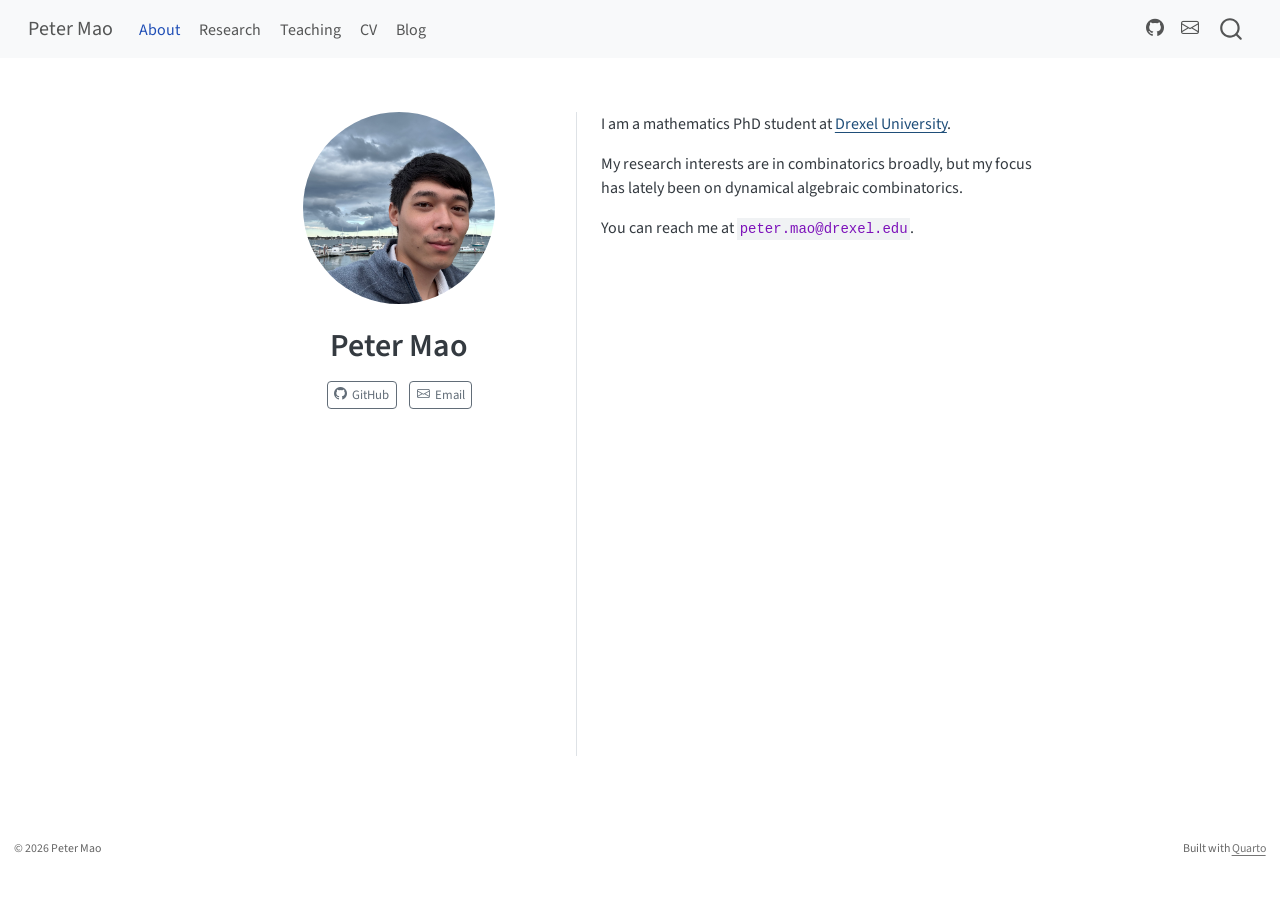
==== index.html @ d12b682f "Built site for gh-pages" ====
<!DOCTYPE html>
<html xmlns="http://www.w3.org/1999/xhtml" lang="en" xml:lang="en"><head>

<meta charset="utf-8">
<meta name="generator" content="quarto-1.9.37">

<meta name="viewport" content="width=device-width, initial-scale=1.0, user-scalable=yes">


<title>Peter Mao</title>
<style>
/* Default styles provided by pandoc.
** See https://pandoc.org/MANUAL.html#variables-for-html for config info.
*/
code{white-space: pre-wrap;}
span.smallcaps{font-variant: small-caps;}
div.columns{display: flex; gap: min(4vw, 1.5em);}
div.column{flex: auto; overflow-x: auto;}
div.hanging-indent{margin-left: 1.5em; text-indent: -1.5em;}
ul.task-list{list-style: none;}
ul.task-list li input[type="checkbox"] {
  width: 0.8em;
  margin: 0 0.8em 0.2em -1em; /* quarto-specific, see https://github.com/quarto-dev/quarto-cli/issues/4556 */ 
  vertical-align: middle;
}
</style>


<script src="site_libs/quarto-nav/quarto-nav.js"></script>
<script src="site_libs/quarto-nav/headroom.min.js"></script>
<script src="site_libs/clipboard/clipboard.min.js"></script>
<script src="site_libs/quarto-search/autocomplete.umd.js"></script>
<script src="site_libs/quarto-search/fuse.min.js"></script>
<script src="site_libs/quarto-search/quarto-search.js"></script>
<meta name="quarto:offset" content="./">
<script src="site_libs/quarto-html/quarto.js" type="module"></script>
<script src="site_libs/quarto-html/tabsets/tabsets.js" type="module"></script>
<script src="site_libs/quarto-html/popper.min.js"></script>
<script src="site_libs/quarto-html/tippy.umd.min.js"></script>
<link href="site_libs/quarto-html/tippy.css" rel="stylesheet">
<link href="site_libs/quarto-html/quarto-syntax-highlighting-7f8f88aac4f3542376d5c11b86a4c14d.css" rel="stylesheet" id="quarto-text-highlighting-styles">
<script src="site_libs/bootstrap/bootstrap.min.js"></script>
<link href="site_libs/bootstrap/bootstrap-icons.css" rel="stylesheet">
<link href="site_libs/bootstrap/bootstrap-8370f4117784e371bdc7c3b20cc5ac82.min.css" rel="stylesheet" append-hash="true" id="quarto-bootstrap" data-mode="light">
<script id="quarto-search-options" type="application/json">{
  "location": "navbar",
  "copy-button": false,
  "collapse-after": 3,
  "panel-placement": "end",
  "type": "overlay",
  "limit": 50,
  "keyboard-shortcut": [
    "f",
    "/",
    "s"
  ],
  "show-item-context": false,
  "language": {
    "search-no-results-text": "No results",
    "search-matching-documents-text": "matching documents",
    "search-copy-link-title": "Copy link to search",
    "search-hide-matches-text": "Hide additional matches",
    "search-more-match-text": "more match in this document",
    "search-more-matches-text": "more matches in this document",
    "search-clear-button-title": "Clear",
    "search-text-placeholder": "",
    "search-detached-cancel-button-title": "Cancel",
    "search-submit-button-title": "Submit",
    "search-label": "Search"
  }
}</script>


<link rel="stylesheet" href="styles.css">
</head>

<body class="nav-fixed fullcontent quarto-light">

<div id="quarto-search-results"></div>
  <header id="quarto-header" class="headroom fixed-top">
    <nav class="navbar navbar-expand-lg " data-bs-theme="dark">
      <div class="navbar-container container-fluid">
      <div class="navbar-brand-container mx-auto">
    <a class="navbar-brand" href="./index.html">
    <span class="navbar-title">Peter Mao</span>
    </a>
  </div>
            <div id="quarto-search" class="" title="Search"></div>
          <button class="navbar-toggler" type="button" data-bs-toggle="collapse" data-bs-target="#navbarCollapse" aria-controls="navbarCollapse" role="menu" aria-expanded="false" aria-label="Toggle navigation" onclick="if (window.quartoToggleHeadroom) { window.quartoToggleHeadroom(); }">
  <span class="navbar-toggler-icon"></span>
</button>
          <div class="collapse navbar-collapse" id="navbarCollapse">
            <ul class="navbar-nav navbar-nav-scroll me-auto">
  <li class="nav-item">
    <a class="nav-link active" href="./index.html" aria-current="page"> 
<span class="menu-text">About</span></a>
  </li>  
  <li class="nav-item">
    <a class="nav-link" href="./research.html"> 
<span class="menu-text">Research</span></a>
  </li>  
  <li class="nav-item">
    <a class="nav-link" href="./teaching.html"> 
<span class="menu-text">Teaching</span></a>
  </li>  
  <li class="nav-item">
    <a class="nav-link" href="./cv.html"> 
<span class="menu-text">CV</span></a>
  </li>  
  <li class="nav-item">
    <a class="nav-link" href="./blog/index.html"> 
<span class="menu-text">Blog</span></a>
  </li>  
</ul>
            <ul class="navbar-nav navbar-nav-scroll ms-auto">
  <li class="nav-item compact">
    <a class="nav-link" href="https://github.com/MaoPeter"> <i class="bi bi-github" role="img" aria-label="GitHub">
</i> 
<span class="menu-text"></span></a>
  </li>  
  <li class="nav-item compact">
    <a class="nav-link" href="mailto:peter.mao@drexel.edu"> <i class="bi bi-envelope" role="img" aria-label="Email">
</i> 
<span class="menu-text"></span></a>
  </li>  
</ul>
          </div> <!-- /navcollapse -->
            <div class="quarto-navbar-tools">
</div>
      </div> <!-- /container-fluid -->
    </nav>
</header>
<!-- content -->
<div id="quarto-content" class="quarto-container page-columns page-rows-contents page-layout-article page-navbar">
<!-- sidebar -->
<!-- margin-sidebar -->
    
<!-- main -->
<div class="quarto-about-trestles">
  <div class="about-entity">
    <img src="profile.jpeg" class="about-image
  round " style="height: 12em; width: 12em;">
<header id="title-block-header" class="quarto-title-block default">
<div class="quarto-title">
<h1 class="title">Peter Mao</h1>
</div>
<div class="quarto-title-meta">
  </div>
</header>
    <div class="about-links">
  <a href="https://github.com/MaoPeter" class="about-link" rel="" target="">
    <i class="bi bi-github"></i>
     <span class="about-link-text">GitHub</span>
  </a>
  <a href="mailto:peter.mao@drexel.edu" class="about-link" rel="" target="">
    <i class="bi bi-envelope"></i>
     <span class="about-link-text">Email</span>
  </a>
</div>
  </div>
  <div class="about-contents"><main class="content" id="quarto-document-content">
<p>I am a mathematics PhD student at <a href="https://drexel.edu/coas/academics/departments-centers/mathematics/">Drexel University</a>.</p>
<p>My research interests are in combinatorics broadly, but my focus has lately been on dynamical algebraic combinatorics.</p>
<p>You can reach me at <code>peter.mao@drexel.edu</code>.</p>


</main></div>
</div>
 <!-- /main -->
<script id="quarto-html-after-body" type="application/javascript">
  window.document.addEventListener("DOMContentLoaded", function (event) {
    const isCodeAnnotation = (el) => {
      for (const clz of el.classList) {
        if (clz.startsWith('code-annotation-')) {                     
          return true;
        }
      }
      return false;
    }
    const onCopySuccess = function(e) {
      // button target
      const button = e.trigger;
      // don't keep focus
      button.blur();
      // flash "checked"
      button.classList.add('code-copy-button-checked');
      var currentTitle = button.getAttribute("title");
      button.setAttribute("title", "Copied!");
      let tooltip;
      if (window.bootstrap) {
        button.setAttribute("data-bs-toggle", "tooltip");
        button.setAttribute("data-bs-placement", "left");
        button.setAttribute("data-bs-title", "Copied!");
        tooltip = new bootstrap.Tooltip(button, 
          { trigger: "manual", 
            customClass: "code-copy-button-tooltip",
            offset: [0, -8]});
        tooltip.show();    
      }
      setTimeout(function() {
        if (tooltip) {
          tooltip.hide();
          button.removeAttribute("data-bs-title");
          button.removeAttribute("data-bs-toggle");
          button.removeAttribute("data-bs-placement");
        }
        button.setAttribute("title", currentTitle);
        button.classList.remove('code-copy-button-checked');
      }, 1000);
      // clear code selection
      e.clearSelection();
    }
    const getTextToCopy = function(trigger) {
      const outerScaffold = trigger.parentElement.cloneNode(true);
      const codeEl = outerScaffold.querySelector('code');
      for (const childEl of codeEl.children) {
        if (isCodeAnnotation(childEl)) {
          childEl.remove();
        }
      }
      return codeEl.innerText;
    }
    const clipboard = new window.ClipboardJS('.code-copy-button:not([data-in-quarto-modal])', {
      text: getTextToCopy
    });
    clipboard.on('success', onCopySuccess);
    if (window.document.getElementById('quarto-embedded-source-code-modal')) {
      const clipboardModal = new window.ClipboardJS('.code-copy-button[data-in-quarto-modal]', {
        text: getTextToCopy,
        container: window.document.getElementById('quarto-embedded-source-code-modal')
      });
      clipboardModal.on('success', onCopySuccess);
    }
      var localhostRegex = new RegExp(/^(?:http|https):\/\/localhost\:?[0-9]*\//);
      var mailtoRegex = new RegExp(/^mailto:/);
        var filterRegex = new RegExp("https:\/\/maopeter\.github\.io");
      var isInternal = (href) => {
          return filterRegex.test(href) || localhostRegex.test(href) || mailtoRegex.test(href);
      }
      // Inspect non-navigation links and adorn them if external
     var links = window.document.querySelectorAll('a[href]:not(.nav-link):not(.navbar-brand):not(.toc-action):not(.sidebar-link):not(.sidebar-item-toggle):not(.pagination-link):not(.no-external):not([aria-hidden]):not(.dropdown-item):not(.quarto-navigation-tool):not(.about-link)');
      for (var i=0; i<links.length; i++) {
        const link = links[i];
        if (!isInternal(link.href)) {
          // undo the damage that might have been done by quarto-nav.js in the case of
          // links that we want to consider external
          if (link.dataset.originalHref !== undefined) {
            link.href = link.dataset.originalHref;
          }
        }
      }
    function tippyHover(el, contentFn, onTriggerFn, onUntriggerFn) {
      const config = {
        allowHTML: true,
        maxWidth: 500,
        delay: 100,
        arrow: false,
        appendTo: function(el) {
            return el.parentElement;
        },
        interactive: true,
        interactiveBorder: 10,
        theme: 'quarto',
        placement: 'bottom-start',
      };
      if (contentFn) {
        config.content = contentFn;
      }
      if (onTriggerFn) {
        config.onTrigger = onTriggerFn;
      }
      if (onUntriggerFn) {
        config.onUntrigger = onUntriggerFn;
      }
      window.tippy(el, config); 
    }
    const noterefs = window.document.querySelectorAll('a[role="doc-noteref"]');
    for (var i=0; i<noterefs.length; i++) {
      const ref = noterefs[i];
      tippyHover(ref, function() {
        // use id or data attribute instead here
        let href = ref.getAttribute('data-footnote-href') || ref.getAttribute('href');
        try { href = new URL(href).hash; } catch {}
        const id = href.replace(/^#\/?/, "");
        const note = window.document.getElementById(id);
        if (note) {
          return note.innerHTML;
        } else {
          return "";
        }
      });
    }
    const xrefs = window.document.querySelectorAll('a.quarto-xref');
    const processXRef = (id, note) => {
      // Strip column container classes
      const stripColumnClz = (el) => {
        el.classList.remove("page-full", "page-columns");
        if (el.children) {
          for (const child of el.children) {
            stripColumnClz(child);
          }
        }
      }
      stripColumnClz(note)
      if (id === null || id.startsWith('sec-')) {
        // Special case sections, only their first couple elements
        const container = document.createElement("div");
        if (note.children && note.children.length > 2) {
          container.appendChild(note.children[0].cloneNode(true));
          for (let i = 1; i < note.children.length; i++) {
            const child = note.children[i];
            if (child.tagName === "P" && child.innerText === "") {
              continue;
            } else {
              container.appendChild(child.cloneNode(true));
              break;
            }
          }
          if (window.Quarto?.typesetMath) {
            window.Quarto.typesetMath(container);
          }
          return container.innerHTML
        } else {
          if (window.Quarto?.typesetMath) {
            window.Quarto.typesetMath(note);
          }
          return note.innerHTML;
        }
      } else {
        // Remove any anchor links if they are present
        const anchorLink = note.querySelector('a.anchorjs-link');
        if (anchorLink) {
          anchorLink.remove();
        }
        if (window.Quarto?.typesetMath) {
          window.Quarto.typesetMath(note);
        }
        if (note.classList.contains("callout")) {
          return note.outerHTML;
        } else {
          return note.innerHTML;
        }
      }
    }
    for (var i=0; i<xrefs.length; i++) {
      const xref = xrefs[i];
      tippyHover(xref, undefined, function(instance) {
        instance.disable();
        let url = xref.getAttribute('href');
        let hash = undefined; 
        if (url.startsWith('#')) {
          hash = url;
        } else {
          try { hash = new URL(url).hash; } catch {}
        }
        if (hash) {
          const id = hash.replace(/^#\/?/, "");
          const note = window.document.getElementById(id);
          if (note !== null) {
            try {
              const html = processXRef(id, note.cloneNode(true));
              instance.setContent(html);
            } finally {
              instance.enable();
              instance.show();
            }
          } else {
            // See if we can fetch this
            fetch(url.split('#')[0])
            .then(res => res.text())
            .then(html => {
              const parser = new DOMParser();
              const htmlDoc = parser.parseFromString(html, "text/html");
              const note = htmlDoc.getElementById(id);
              if (note !== null) {
                const html = processXRef(id, note);
                instance.setContent(html);
              } 
            }).finally(() => {
              instance.enable();
              instance.show();
            });
          }
        } else {
          // See if we can fetch a full url (with no hash to target)
          // This is a special case and we should probably do some content thinning / targeting
          fetch(url)
          .then(res => res.text())
          .then(html => {
            const parser = new DOMParser();
            const htmlDoc = parser.parseFromString(html, "text/html");
            const note = htmlDoc.querySelector('main.content');
            if (note !== null) {
              // This should only happen for chapter cross references
              // (since there is no id in the URL)
              // remove the first header
              if (note.children.length > 0 && note.children[0].tagName === "HEADER") {
                note.children[0].remove();
              }
              const html = processXRef(null, note);
              instance.setContent(html);
            } 
          }).finally(() => {
            instance.enable();
            instance.show();
          });
        }
      }, function(instance) {
      });
    }
        let selectedAnnoteEl;
        const selectorForAnnotation = ( cell, annotation) => {
          let cellAttr = 'data-code-cell="' + cell + '"';
          let lineAttr = 'data-code-annotation="' +  annotation + '"';
          const selector = 'span[' + cellAttr + '][' + lineAttr + ']';
          return selector;
        }
        const selectCodeLines = (annoteEl) => {
          const doc = window.document;
          const targetCell = annoteEl.getAttribute("data-target-cell");
          const targetAnnotation = annoteEl.getAttribute("data-target-annotation");
          const annoteSpan = window.document.querySelector(selectorForAnnotation(targetCell, targetAnnotation));
          const lines = annoteSpan.getAttribute("data-code-lines").split(",");
          const lineIds = lines.map((line) => {
            return targetCell + "-" + line;
          })
          let top = null;
          let height = null;
          let parent = null;
          if (lineIds.length > 0) {
              //compute the position of the single el (top and bottom and make a div)
              const el = window.document.getElementById(lineIds[0]);
              top = el.offsetTop;
              height = el.offsetHeight;
              parent = el.parentElement.parentElement;
            if (lineIds.length > 1) {
              const lastEl = window.document.getElementById(lineIds[lineIds.length - 1]);
              const bottom = lastEl.offsetTop + lastEl.offsetHeight;
              height = bottom - top;
            }
            if (top !== null && height !== null && parent !== null) {
              // cook up a div (if necessary) and position it 
              let div = window.document.getElementById("code-annotation-line-highlight");
              if (div === null) {
                div = window.document.createElement("div");
                div.setAttribute("id", "code-annotation-line-highlight");
                div.style.position = 'absolute';
                parent.appendChild(div);
              }
              div.style.top = top - 2 + "px";
              div.style.height = height + 4 + "px";
              div.style.left = 0;
              let gutterDiv = window.document.getElementById("code-annotation-line-highlight-gutter");
              if (gutterDiv === null) {
                gutterDiv = window.document.createElement("div");
                gutterDiv.setAttribute("id", "code-annotation-line-highlight-gutter");
                gutterDiv.style.position = 'absolute';
                const codeCell = window.document.getElementById(targetCell);
                const gutter = codeCell.querySelector('.code-annotation-gutter');
                gutter.appendChild(gutterDiv);
              }
              gutterDiv.style.top = top - 2 + "px";
              gutterDiv.style.height = height + 4 + "px";
            }
            selectedAnnoteEl = annoteEl;
          }
        };
        const unselectCodeLines = () => {
          const elementsIds = ["code-annotation-line-highlight", "code-annotation-line-highlight-gutter"];
          elementsIds.forEach((elId) => {
            const div = window.document.getElementById(elId);
            if (div) {
              div.remove();
            }
          });
          selectedAnnoteEl = undefined;
        };
          // Handle positioning of the toggle
      window.addEventListener(
        "resize",
        throttle(() => {
          elRect = undefined;
          if (selectedAnnoteEl) {
            selectCodeLines(selectedAnnoteEl);
          }
        }, 10)
      );
      function throttle(fn, ms) {
      let throttle = false;
      let timer;
        return (...args) => {
          if(!throttle) { // first call gets through
              fn.apply(this, args);
              throttle = true;
          } else { // all the others get throttled
              if(timer) clearTimeout(timer); // cancel #2
              timer = setTimeout(() => {
                fn.apply(this, args);
                timer = throttle = false;
              }, ms);
          }
        };
      }
        // Attach click handler to the DT
        const annoteDls = window.document.querySelectorAll('dt[data-target-cell]');
        for (const annoteDlNode of annoteDls) {
          annoteDlNode.addEventListener('click', (event) => {
            const clickedEl = event.target;
            if (clickedEl !== selectedAnnoteEl) {
              unselectCodeLines();
              const activeEl = window.document.querySelector('dt[data-target-cell].code-annotation-active');
              if (activeEl) {
                activeEl.classList.remove('code-annotation-active');
              }
              selectCodeLines(clickedEl);
              clickedEl.classList.add('code-annotation-active');
            } else {
              // Unselect the line
              unselectCodeLines();
              clickedEl.classList.remove('code-annotation-active');
            }
          });
        }
    const findCites = (el) => {
      const parentEl = el.parentElement;
      if (parentEl) {
        const cites = parentEl.dataset.cites;
        if (cites) {
          return {
            el,
            cites: cites.split(' ')
          };
        } else {
          return findCites(el.parentElement)
        }
      } else {
        return undefined;
      }
    };
    var bibliorefs = window.document.querySelectorAll('a[role="doc-biblioref"]');
    for (var i=0; i<bibliorefs.length; i++) {
      const ref = bibliorefs[i];
      const citeInfo = findCites(ref);
      if (citeInfo) {
        tippyHover(citeInfo.el, function() {
          var popup = window.document.createElement('div');
          citeInfo.cites.forEach(function(cite) {
            var citeDiv = window.document.createElement('div');
            citeDiv.classList.add('hanging-indent');
            citeDiv.classList.add('csl-entry');
            var biblioDiv = window.document.getElementById('ref-' + cite);
            if (biblioDiv) {
              citeDiv.innerHTML = biblioDiv.innerHTML;
            }
            popup.appendChild(citeDiv);
          });
          return popup.innerHTML;
        });
      }
    }
  });
  </script>
</div> <!-- /content -->
<footer class="footer">
  <div class="nav-footer">
    <div class="nav-footer-left">
<p>© 2026 Peter Mao</p>
</div>   
    <div class="nav-footer-center">
      &nbsp;
    </div>
    <div class="nav-footer-right">
<p>Built with <a href="https://quarto.org">Quarto</a></p>
</div>
  </div>
</footer>




</body></html>
---- site_libs/quarto-html/tippy.css ----
.tippy-box[data-animation=fade][data-state=hidden]{opacity:0}[data-tippy-root]{max-width:calc(100vw - 10px)}.tippy-box{position:relative;background-color:#333;color:#fff;border-radius:4px;font-size:14px;line-height:1.4;white-space:normal;outline:0;transition-property:transform,visibility,opacity}.tippy-box[data-placement^=top]>.tippy-arrow{bottom:0}.tippy-box[data-placement^=top]>.tippy-arrow:before{bottom:-7px;left:0;border-width:8px 8px 0;border-top-color:initial;transform-origin:center top}.tippy-box[data-placement^=bottom]>.tippy-arrow{top:0}.tippy-box[data-placement^=bottom]>.tippy-arrow:before{top:-7px;left:0;border-width:0 8px 8px;border-bottom-color:initial;transform-origin:center bottom}.tippy-box[data-placement^=left]>.tippy-arrow{right:0}.tippy-box[data-placement^=left]>.tippy-arrow:before{border-width:8px 0 8px 8px;border-left-color:initial;right:-7px;transform-origin:center left}.tippy-box[data-placement^=right]>.tippy-arrow{left:0}.tippy-box[data-placement^=right]>.tippy-arrow:before{left:-7px;border-width:8px 8px 8px 0;border-right-color:initial;transform-origin:center right}.tippy-box[data-inertia][data-state=visible]{transition-timing-function:cubic-bezier(.54,1.5,.38,1.11)}.tippy-arrow{width:16px;height:16px;color:#333}.tippy-arrow:before{content:"";position:absolute;border-color:transparent;border-style:solid}.tippy-content{position:relative;padding:5px 9px;z-index:1}
---- site_libs/quarto-html/quarto-syntax-highlighting-7f8f88aac4f3542376d5c11b86a4c14d.css ----
/* quarto syntax highlight colors */
:root {
  --quarto-hl-ot-color: #003B4F;
  --quarto-hl-at-color: #657422;
  --quarto-hl-ss-color: #20794D;
  --quarto-hl-an-color: #5E5E5E;
  --quarto-hl-fu-color: #4758AB;
  --quarto-hl-st-color: #20794D;
  --quarto-hl-cf-color: #003B4F;
  --quarto-hl-op-color: #5E5E5E;
  --quarto-hl-er-color: #AD0000;
  --quarto-hl-bn-color: #AD0000;
  --quarto-hl-al-color: #AD0000;
  --quarto-hl-va-color: #111111;
  --quarto-hl-bu-color: inherit;
  --quarto-hl-ex-color: inherit;
  --quarto-hl-pp-color: #AD0000;
  --quarto-hl-in-color: #5E5E5E;
  --quarto-hl-vs-color: #20794D;
  --quarto-hl-wa-color: #5E5E5E;
  --quarto-hl-do-color: #5E5E5E;
  --quarto-hl-im-color: #00769E;
  --quarto-hl-ch-color: #20794D;
  --quarto-hl-dt-color: #AD0000;
  --quarto-hl-fl-color: #AD0000;
  --quarto-hl-co-color: #5E5E5E;
  --quarto-hl-cv-color: #5E5E5E;
  --quarto-hl-cn-color: #8f5902;
  --quarto-hl-sc-color: #5E5E5E;
  --quarto-hl-dv-color: #AD0000;
  --quarto-hl-kw-color: #003B4F;
}

/* other quarto variables */
:root {
  --quarto-font-monospace: SFMono-Regular, Menlo, Monaco, Consolas, "Liberation Mono", "Courier New", monospace;
}

/* syntax highlight based on Pandoc's rules */
pre > code.sourceCode > span {
  color: #003B4F;
}

code.sourceCode > span {
  color: #003B4F;
}

div.sourceCode,
div.sourceCode pre.sourceCode {
  color: #003B4F;
}

/* Normal */
code span {
  color: #003B4F;
}

/* Alert */
code span.al {
  color: #AD0000;
  font-style: inherit;
}

/* Annotation */
code span.an {
  color: #5E5E5E;
  font-style: inherit;
}

/* Attribute */
code span.at {
  color: #657422;
  font-style: inherit;
}

/* BaseN */
code span.bn {
  color: #AD0000;
  font-style: inherit;
}

/* BuiltIn */
code span.bu {
  font-style: inherit;
}

/* ControlFlow */
code span.cf {
  color: #003B4F;
  font-weight: bold;
  font-style: inherit;
}

/* Char */
code span.ch {
  color: #20794D;
  font-style: inherit;
}

/* Constant */
code span.cn {
  color: #8f5902;
  font-style: inherit;
}

/* Comment */
code span.co {
  color: #5E5E5E;
  font-style: inherit;
}

/* CommentVar */
code span.cv {
  color: #5E5E5E;
  font-style: italic;
}

/* Documentation */
code span.do {
  color: #5E5E5E;
  font-style: italic;
}

/* DataType */
code span.dt {
  color: #AD0000;
  font-style: inherit;
}

/* DecVal */
code span.dv {
  color: #AD0000;
  font-style: inherit;
}

/* Error */
code span.er {
  color: #AD0000;
  font-style: inherit;
}

/* Extension */
code span.ex {
  font-style: inherit;
}

/* Float */
code span.fl {
  color: #AD0000;
  font-style: inherit;
}

/* Function */
code span.fu {
  color: #4758AB;
  font-style: inherit;
}

/* Import */
code span.im {
  color: #00769E;
  font-style: inherit;
}

/* Information */
code span.in {
  color: #5E5E5E;
  font-style: inherit;
}

/* Keyword */
code span.kw {
  color: #003B4F;
  font-weight: bold;
  font-style: inherit;
}

/* Operator */
code span.op {
  color: #5E5E5E;
  font-style: inherit;
}

/* Other */
code span.ot {
  color: #003B4F;
  font-style: inherit;
}

/* Preprocessor */
code span.pp {
  color: #AD0000;
  font-style: inherit;
}

/* SpecialChar */
code span.sc {
  color: #5E5E5E;
  font-style: inherit;
}

/* SpecialString */
code span.ss {
  color: #20794D;
  font-style: inherit;
}

/* String */
code span.st {
  color: #20794D;
  font-style: inherit;
}

/* Variable */
code span.va {
  color: #111111;
  font-style: inherit;
}

/* VerbatimString */
code span.vs {
  color: #20794D;
  font-style: inherit;
}

/* Warning */
code span.wa {
  color: #5E5E5E;
  font-style: italic;
}

.prevent-inlining {
  content: "</";
}

/*# sourceMappingURL=789ad8cd35626ba772517505b42a116e.css.map */
---- styles.css ----
/* Tighten section spacing slightly and lean academic. */
h1, h2, h3 { font-weight: 600; }
h2 { margin-top: 2rem; }

/* Subtle list spacing in publication output. */
#refs > div { margin-bottom: 0.75rem; }

/* Slightly muted footer. */
.nav-footer { color: #666; font-size: 0.9rem; }
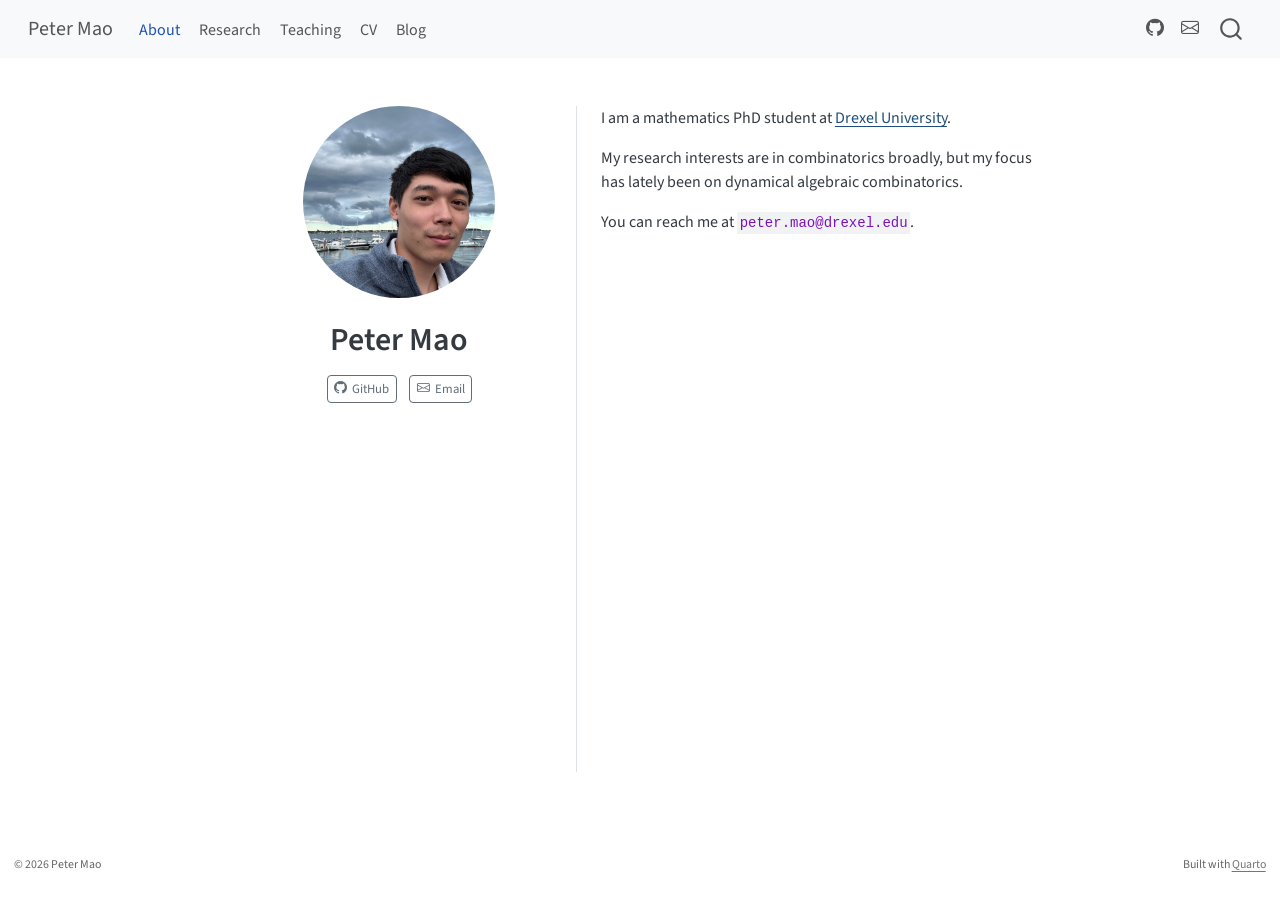
==== commit bbce0280: "Built site for gh-pages" ====
--- a/index.html
+++ b/index.html
@@ -2,7 +2,7 @@
 <html xmlns="http://www.w3.org/1999/xhtml" lang="en" xml:lang="en"><head>
 
 <meta charset="utf-8">
-<meta name="generator" content="quarto-1.9.37">
+<meta name="generator" content="quarto-1.10.19">
 
 <meta name="viewport" content="width=device-width, initial-scale=1.0, user-scalable=yes">
 
@@ -12,10 +12,13 @@
 /* Default styles provided by pandoc.
 ** See https://pandoc.org/MANUAL.html#variables-for-html for config info.
 */
-code{white-space: pre-wrap;}
 span.smallcaps{font-variant: small-caps;}
-div.columns{display: flex; gap: min(4vw, 1.5em);}
-div.column{flex: auto; overflow-x: auto;}
+div.columns{display: flex; gap: 1.5em;}
+div.column{flex: auto;}
+@media screen {
+div.columns{gap: min(4vw, 1.5em);}
+div.column{overflow-x: auto;}
+}
 div.hanging-indent{margin-left: 1.5em; text-indent: -1.5em;}
 ul.task-list{list-style: none;}
 ul.task-list li input[type="checkbox"] {
@@ -38,10 +41,10 @@
 <script src="site_libs/quarto-html/popper.min.js"></script>
 <script src="site_libs/quarto-html/tippy.umd.min.js"></script>
 <link href="site_libs/quarto-html/tippy.css" rel="stylesheet">
-<link href="site_libs/quarto-html/quarto-syntax-highlighting-7f8f88aac4f3542376d5c11b86a4c14d.css" rel="stylesheet" id="quarto-text-highlighting-styles">
+<link href="site_libs/quarto-html/quarto-syntax-highlighting-bf27225e3a48a9273f3daa8f8e829971.css" rel="stylesheet" id="quarto-text-highlighting-styles">
 <script src="site_libs/bootstrap/bootstrap.min.js"></script>
 <link href="site_libs/bootstrap/bootstrap-icons.css" rel="stylesheet">
-<link href="site_libs/bootstrap/bootstrap-8370f4117784e371bdc7c3b20cc5ac82.min.css" rel="stylesheet" append-hash="true" id="quarto-bootstrap" data-mode="light">
+<link href="site_libs/bootstrap/bootstrap-959487f945e34050e616b0d31212d67c.min.css" rel="stylesheet" append-hash="true" id="quarto-bootstrap" data-mode="light">
 <script id="quarto-search-options" type="application/json">{
   "location": "navbar",
   "copy-button": false,
--- a/site_libs/quarto-html/quarto-syntax-highlighting-bf27225e3a48a9273f3daa8f8e829971.css
+++ b/site_libs/quarto-html/quarto-syntax-highlighting-bf27225e3a48a9273f3daa8f8e829971.css
@@ -0,0 +1,236 @@
+/* quarto syntax highlight colors */
+:root {
+  --quarto-hl-ot-color: #003B4F;
+  --quarto-hl-at-color: #657422;
+  --quarto-hl-ss-color: #20794D;
+  --quarto-hl-an-color: #5E5E5E;
+  --quarto-hl-fu-color: #4758AB;
+  --quarto-hl-st-color: #20794D;
+  --quarto-hl-cf-color: #003B4F;
+  --quarto-hl-op-color: #5E5E5E;
+  --quarto-hl-er-color: #AD0000;
+  --quarto-hl-bn-color: #AD0000;
+  --quarto-hl-al-color: #AD0000;
+  --quarto-hl-va-color: #111111;
+  --quarto-hl-bu-color: inherit;
+  --quarto-hl-ex-color: inherit;
+  --quarto-hl-pp-color: #AD0000;
+  --quarto-hl-in-color: #5E5E5E;
+  --quarto-hl-vs-color: #20794D;
+  --quarto-hl-wa-color: #5E5E5E;
+  --quarto-hl-do-color: #5E5E5E;
+  --quarto-hl-im-color: #00769E;
+  --quarto-hl-ch-color: #20794D;
+  --quarto-hl-dt-color: #AD0000;
+  --quarto-hl-fl-color: #AD0000;
+  --quarto-hl-co-color: #5E5E5E;
+  --quarto-hl-cv-color: #5E5E5E;
+  --quarto-hl-cn-color: #8f5902;
+  --quarto-hl-sc-color: #5E5E5E;
+  --quarto-hl-dv-color: #AD0000;
+  --quarto-hl-kw-color: #003B4F;
+}
+
+/* other quarto variables */
+:root {
+  --quarto-font-monospace: SFMono-Regular, Menlo, Monaco, Consolas, "Liberation Mono", "Courier New", monospace;
+}
+
+/* syntax highlight based on Pandoc's rules */
+pre > code.sourceCode > span {
+  color: #003B4F;
+}
+
+code.sourceCode > span {
+  color: #003B4F;
+}
+
+div.sourceCode,
+div.sourceCode pre.sourceCode {
+  color: #003B4F;
+}
+
+/* Normal */
+code span {
+  color: #003B4F;
+}
+
+/* Alert */
+code span.al {
+  color: #AD0000;
+  font-style: inherit;
+}
+
+/* Annotation */
+code span.an {
+  color: #5E5E5E;
+  font-style: inherit;
+}
+
+/* Attribute */
+code span.at {
+  color: #657422;
+  font-style: inherit;
+}
+
+/* BaseN */
+code span.bn {
+  color: #AD0000;
+  font-style: inherit;
+}
+
+/* BuiltIn */
+code span.bu {
+  font-style: inherit;
+}
+
+/* ControlFlow */
+code span.cf {
+  color: #003B4F;
+  font-weight: bold;
+  font-style: inherit;
+}
+
+/* Char */
+code span.ch {
+  color: #20794D;
+  font-style: inherit;
+}
+
+/* Constant */
+code span.cn {
+  color: #8f5902;
+  font-style: inherit;
+}
+
+/* Comment */
+code span.co {
+  color: #5E5E5E;
+  font-style: inherit;
+}
+
+/* CommentVar */
+code span.cv {
+  color: #5E5E5E;
+  font-style: italic;
+}
+
+/* Documentation */
+code span.do {
+  color: #5E5E5E;
+  font-style: italic;
+}
+
+/* DataType */
+code span.dt {
+  color: #AD0000;
+  font-style: inherit;
+}
+
+/* DecVal */
+code span.dv {
+  color: #AD0000;
+  font-style: inherit;
+}
+
+/* Error */
+code span.er {
+  color: #AD0000;
+  font-style: inherit;
+}
+
+/* Extension */
+code span.ex {
+  font-style: inherit;
+}
+
+/* Float */
+code span.fl {
+  color: #AD0000;
+  font-style: inherit;
+}
+
+/* Function */
+code span.fu {
+  color: #4758AB;
+  font-style: inherit;
+}
+
+/* Import */
+code span.im {
+  color: #00769E;
+  font-style: inherit;
+}
+
+/* Information */
+code span.in {
+  color: #5E5E5E;
+  font-style: inherit;
+}
+
+/* Keyword */
+code span.kw {
+  color: #003B4F;
+  font-weight: bold;
+  font-style: inherit;
+}
+
+/* Operator */
+code span.op {
+  color: #5E5E5E;
+  font-style: inherit;
+}
+
+/* Other */
+code span.ot {
+  color: #003B4F;
+  font-style: inherit;
+}
+
+/* Preprocessor */
+code span.pp {
+  color: #AD0000;
+  font-style: inherit;
+}
+
+/* SpecialChar */
+code span.sc {
+  color: #5E5E5E;
+  font-style: inherit;
+}
+
+/* SpecialString */
+code span.ss {
+  color: #20794D;
+  font-style: inherit;
+}
+
+/* String */
+code span.st {
+  color: #20794D;
+  font-style: inherit;
+}
+
+/* Variable */
+code span.va {
+  color: #111111;
+  font-style: inherit;
+}
+
+/* VerbatimString */
+code span.vs {
+  color: #20794D;
+  font-style: inherit;
+}
+
+/* Warning */
+code span.wa {
+  color: #5E5E5E;
+  font-style: italic;
+}
+
+.prevent-inlining {
+  content: "</";
+}
+
+/*# sourceMappingURL=8be38f48d34c45af72792cbd699585e7.css.map */
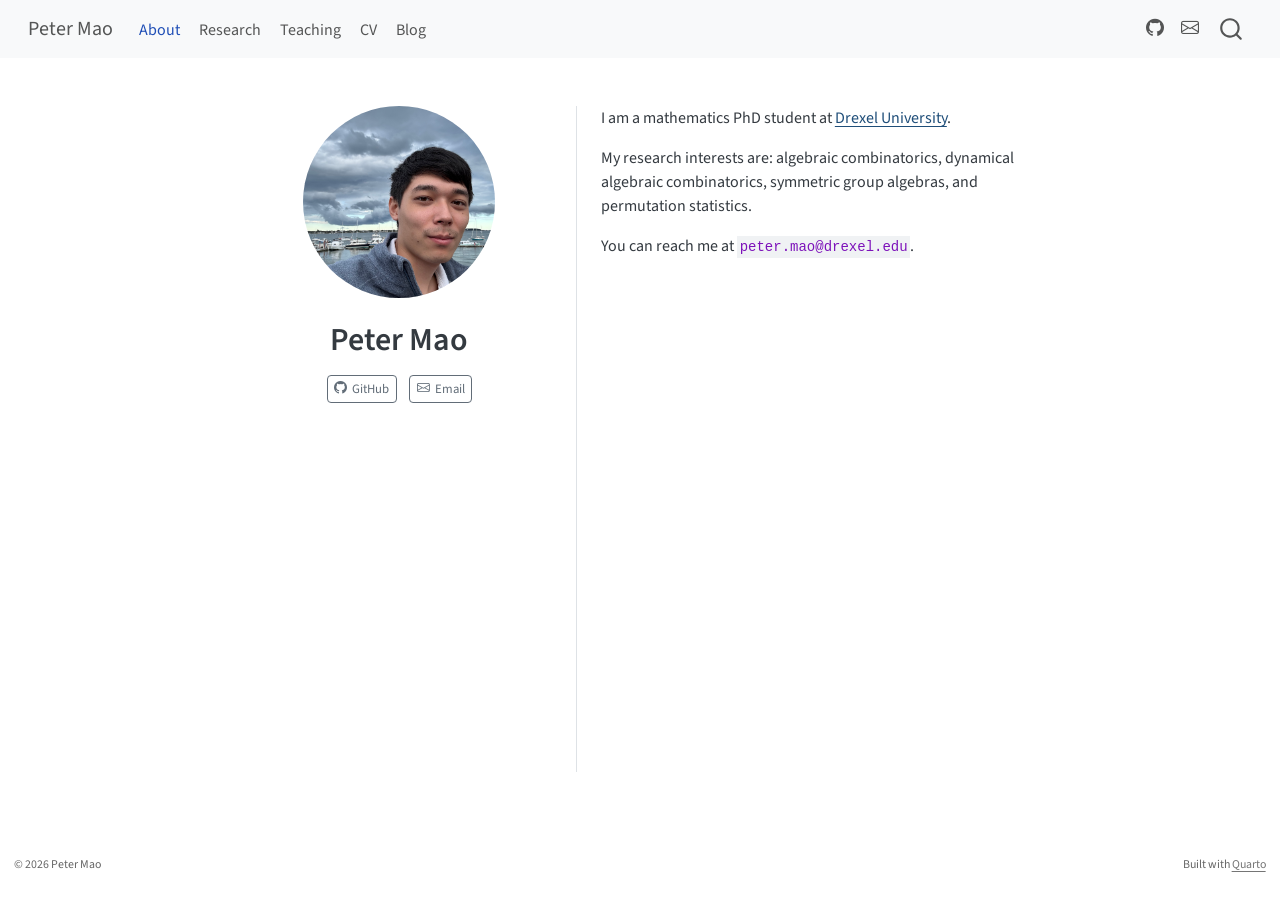
==== commit 75b27d21: "Built site for gh-pages" ====
--- a/index.html
+++ b/index.html
@@ -163,7 +163,7 @@
   </div>
   <div class="about-contents"><main class="content" id="quarto-document-content">
 <p>I am a mathematics PhD student at <a href="https://drexel.edu/coas/academics/departments-centers/mathematics/">Drexel University</a>.</p>
-<p>My research interests are in combinatorics broadly, but my focus has lately been on dynamical algebraic combinatorics.</p>
+<p>My research interests are: algebraic combinatorics, dynamical algebraic combinatorics, symmetric group algebras, and permutation statistics.</p>
 <p>You can reach me at <code>peter.mao@drexel.edu</code>.</p>
 
 
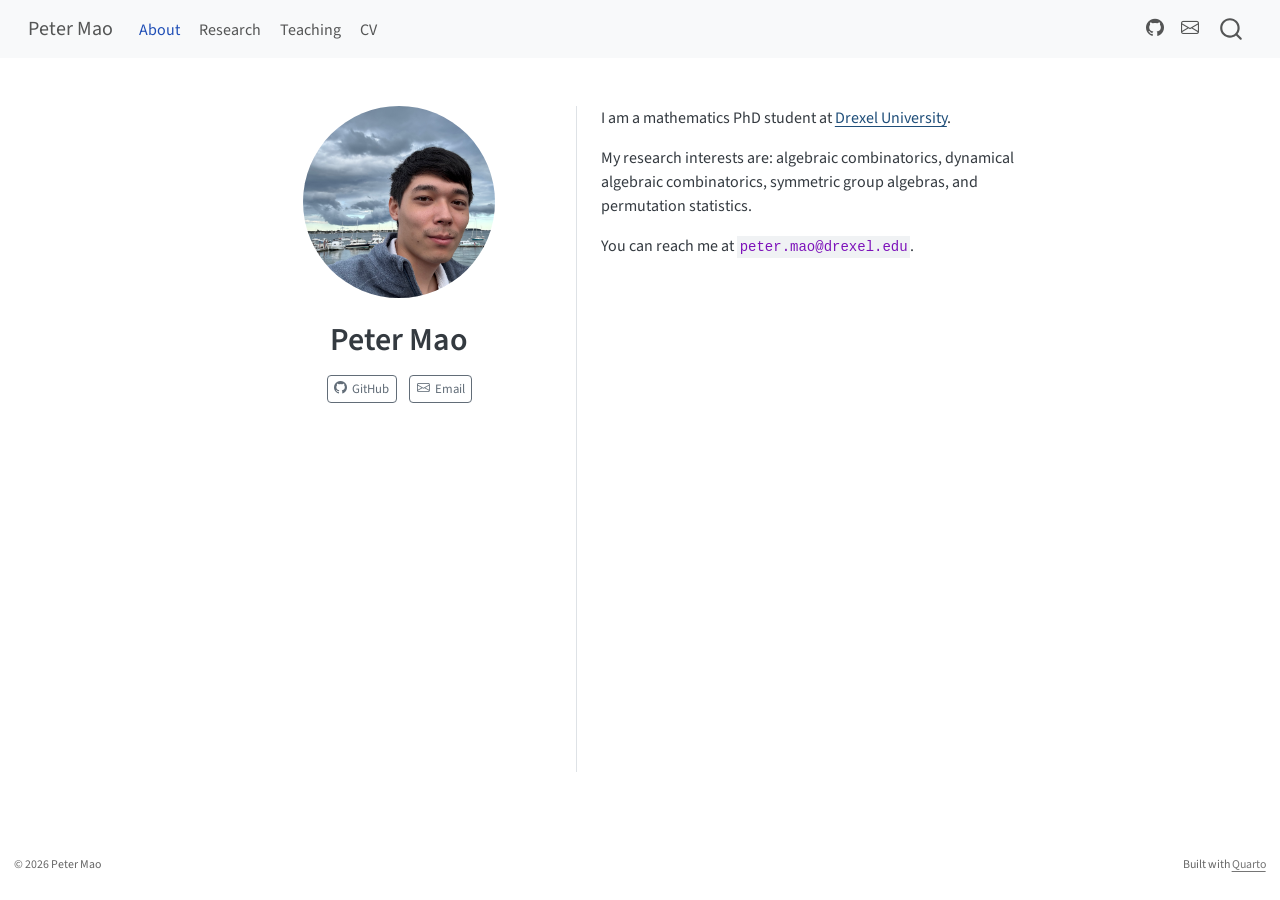
==== commit 6200037e: "Built site for gh-pages" ====
--- a/index.html
+++ b/index.html
@@ -109,10 +109,6 @@
   <li class="nav-item">
     <a class="nav-link" href="./cv.html"> 
 <span class="menu-text">CV</span></a>
-  </li>  
-  <li class="nav-item">
-    <a class="nav-link" href="./blog/index.html"> 
-<span class="menu-text">Blog</span></a>
   </li>  
 </ul>
             <ul class="navbar-nav navbar-nav-scroll ms-auto">
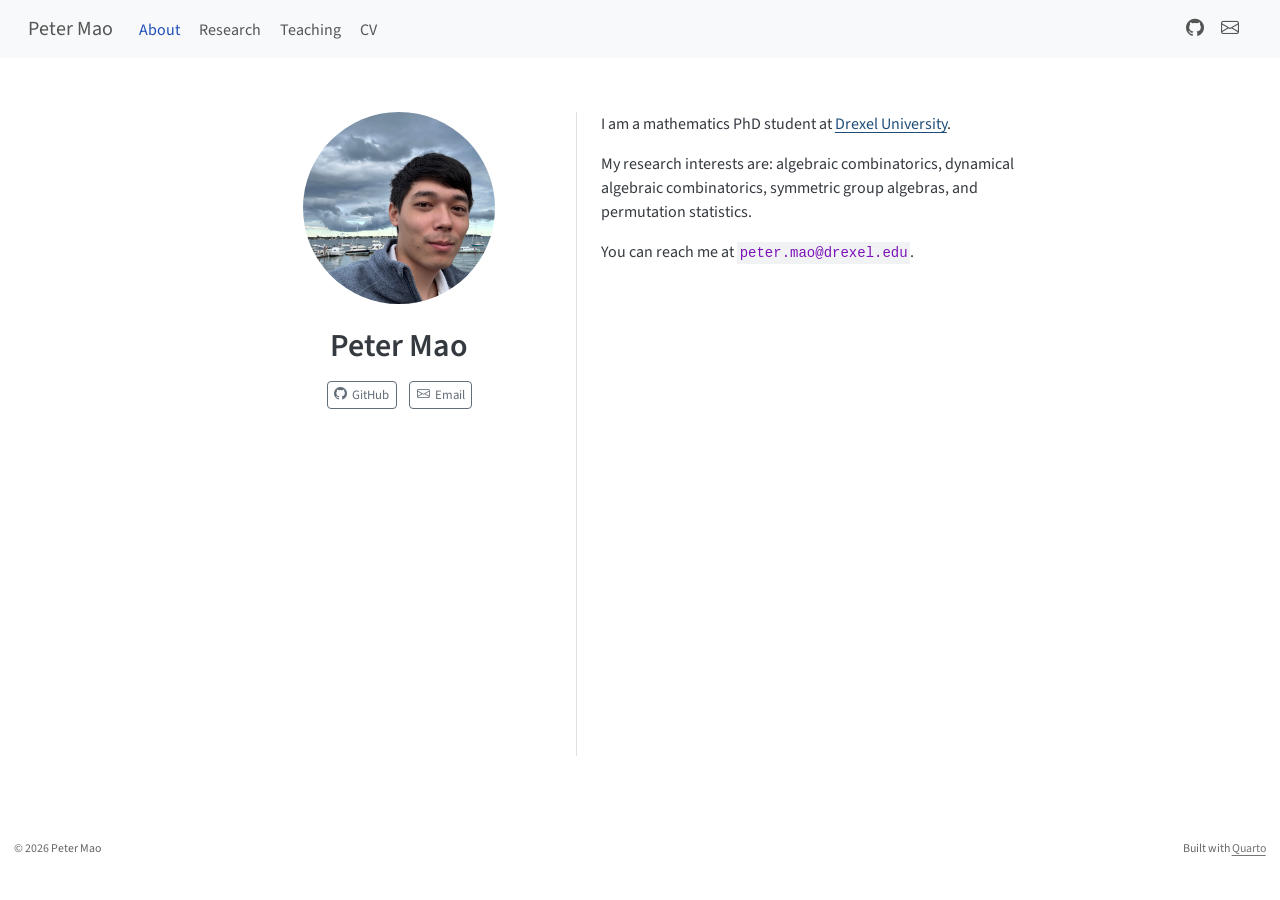
==== commit db38c394: "Built site for gh-pages" ====
--- a/index.html
+++ b/index.html
@@ -2,23 +2,17 @@
 <html xmlns="http://www.w3.org/1999/xhtml" lang="en" xml:lang="en"><head>
 
 <meta charset="utf-8">
-<meta name="generator" content="quarto-1.10.19">
+<meta name="generator" content="quarto-1.8.27">
 
 <meta name="viewport" content="width=device-width, initial-scale=1.0, user-scalable=yes">
 
 
 <title>Peter Mao</title>
 <style>
-/* Default styles provided by pandoc.
-** See https://pandoc.org/MANUAL.html#variables-for-html for config info.
-*/
+code{white-space: pre-wrap;}
 span.smallcaps{font-variant: small-caps;}
-div.columns{display: flex; gap: 1.5em;}
-div.column{flex: auto;}
-@media screen {
-div.columns{gap: min(4vw, 1.5em);}
-div.column{overflow-x: auto;}
-}
+div.columns{display: flex; gap: min(4vw, 1.5em);}
+div.column{flex: auto; overflow-x: auto;}
 div.hanging-indent{margin-left: 1.5em; text-indent: -1.5em;}
 ul.task-list{list-style: none;}
 ul.task-list li input[type="checkbox"] {
@@ -38,13 +32,14 @@
 <meta name="quarto:offset" content="./">
 <script src="site_libs/quarto-html/quarto.js" type="module"></script>
 <script src="site_libs/quarto-html/tabsets/tabsets.js" type="module"></script>
+<script src="site_libs/quarto-html/axe/axe-check.js" type="module"></script>
 <script src="site_libs/quarto-html/popper.min.js"></script>
 <script src="site_libs/quarto-html/tippy.umd.min.js"></script>
 <link href="site_libs/quarto-html/tippy.css" rel="stylesheet">
-<link href="site_libs/quarto-html/quarto-syntax-highlighting-bf27225e3a48a9273f3daa8f8e829971.css" rel="stylesheet" id="quarto-text-highlighting-styles">
+<link href="site_libs/quarto-html/quarto-syntax-highlighting-ed96de9b727972fe78a7b5d16c58bf87.css" rel="stylesheet" id="quarto-text-highlighting-styles">
 <script src="site_libs/bootstrap/bootstrap.min.js"></script>
 <link href="site_libs/bootstrap/bootstrap-icons.css" rel="stylesheet">
-<link href="site_libs/bootstrap/bootstrap-959487f945e34050e616b0d31212d67c.min.css" rel="stylesheet" append-hash="true" id="quarto-bootstrap" data-mode="light">
+<link href="site_libs/bootstrap/bootstrap-7fe67fd2faeed23d292d7b338b89768a.min.css" rel="stylesheet" append-hash="true" id="quarto-bootstrap" data-mode="light">
 <script id="quarto-search-options" type="application/json">{
   "location": "navbar",
   "copy-button": false,
--- a/site_libs/quarto-html/quarto-syntax-highlighting-ed96de9b727972fe78a7b5d16c58bf87.css
+++ b/site_libs/quarto-html/quarto-syntax-highlighting-ed96de9b727972fe78a7b5d16c58bf87.css
@@ -0,0 +1,236 @@
+/* quarto syntax highlight colors */
+:root {
+  --quarto-hl-ot-color: #003B4F;
+  --quarto-hl-at-color: #657422;
+  --quarto-hl-ss-color: #20794D;
+  --quarto-hl-an-color: #5E5E5E;
+  --quarto-hl-fu-color: #4758AB;
+  --quarto-hl-st-color: #20794D;
+  --quarto-hl-cf-color: #003B4F;
+  --quarto-hl-op-color: #5E5E5E;
+  --quarto-hl-er-color: #AD0000;
+  --quarto-hl-bn-color: #AD0000;
+  --quarto-hl-al-color: #AD0000;
+  --quarto-hl-va-color: #111111;
+  --quarto-hl-bu-color: inherit;
+  --quarto-hl-ex-color: inherit;
+  --quarto-hl-pp-color: #AD0000;
+  --quarto-hl-in-color: #5E5E5E;
+  --quarto-hl-vs-color: #20794D;
+  --quarto-hl-wa-color: #5E5E5E;
+  --quarto-hl-do-color: #5E5E5E;
+  --quarto-hl-im-color: #00769E;
+  --quarto-hl-ch-color: #20794D;
+  --quarto-hl-dt-color: #AD0000;
+  --quarto-hl-fl-color: #AD0000;
+  --quarto-hl-co-color: #5E5E5E;
+  --quarto-hl-cv-color: #5E5E5E;
+  --quarto-hl-cn-color: #8f5902;
+  --quarto-hl-sc-color: #5E5E5E;
+  --quarto-hl-dv-color: #AD0000;
+  --quarto-hl-kw-color: #003B4F;
+}
+
+/* other quarto variables */
+:root {
+  --quarto-font-monospace: SFMono-Regular, Menlo, Monaco, Consolas, "Liberation Mono", "Courier New", monospace;
+}
+
+/* syntax highlight based on Pandoc's rules */
+pre > code.sourceCode > span {
+  color: #003B4F;
+}
+
+code.sourceCode > span {
+  color: #003B4F;
+}
+
+div.sourceCode,
+div.sourceCode pre.sourceCode {
+  color: #003B4F;
+}
+
+/* Normal */
+code span {
+  color: #003B4F;
+}
+
+/* Alert */
+code span.al {
+  color: #AD0000;
+  font-style: inherit;
+}
+
+/* Annotation */
+code span.an {
+  color: #5E5E5E;
+  font-style: inherit;
+}
+
+/* Attribute */
+code span.at {
+  color: #657422;
+  font-style: inherit;
+}
+
+/* BaseN */
+code span.bn {
+  color: #AD0000;
+  font-style: inherit;
+}
+
+/* BuiltIn */
+code span.bu {
+  font-style: inherit;
+}
+
+/* ControlFlow */
+code span.cf {
+  color: #003B4F;
+  font-weight: bold;
+  font-style: inherit;
+}
+
+/* Char */
+code span.ch {
+  color: #20794D;
+  font-style: inherit;
+}
+
+/* Constant */
+code span.cn {
+  color: #8f5902;
+  font-style: inherit;
+}
+
+/* Comment */
+code span.co {
+  color: #5E5E5E;
+  font-style: inherit;
+}
+
+/* CommentVar */
+code span.cv {
+  color: #5E5E5E;
+  font-style: italic;
+}
+
+/* Documentation */
+code span.do {
+  color: #5E5E5E;
+  font-style: italic;
+}
+
+/* DataType */
+code span.dt {
+  color: #AD0000;
+  font-style: inherit;
+}
+
+/* DecVal */
+code span.dv {
+  color: #AD0000;
+  font-style: inherit;
+}
+
+/* Error */
+code span.er {
+  color: #AD0000;
+  font-style: inherit;
+}
+
+/* Extension */
+code span.ex {
+  font-style: inherit;
+}
+
+/* Float */
+code span.fl {
+  color: #AD0000;
+  font-style: inherit;
+}
+
+/* Function */
+code span.fu {
+  color: #4758AB;
+  font-style: inherit;
+}
+
+/* Import */
+code span.im {
+  color: #00769E;
+  font-style: inherit;
+}
+
+/* Information */
+code span.in {
+  color: #5E5E5E;
+  font-style: inherit;
+}
+
+/* Keyword */
+code span.kw {
+  color: #003B4F;
+  font-weight: bold;
+  font-style: inherit;
+}
+
+/* Operator */
+code span.op {
+  color: #5E5E5E;
+  font-style: inherit;
+}
+
+/* Other */
+code span.ot {
+  color: #003B4F;
+  font-style: inherit;
+}
+
+/* Preprocessor */
+code span.pp {
+  color: #AD0000;
+  font-style: inherit;
+}
+
+/* SpecialChar */
+code span.sc {
+  color: #5E5E5E;
+  font-style: inherit;
+}
+
+/* SpecialString */
+code span.ss {
+  color: #20794D;
+  font-style: inherit;
+}
+
+/* String */
+code span.st {
+  color: #20794D;
+  font-style: inherit;
+}
+
+/* Variable */
+code span.va {
+  color: #111111;
+  font-style: inherit;
+}
+
+/* VerbatimString */
+code span.vs {
+  color: #20794D;
+  font-style: inherit;
+}
+
+/* Warning */
+code span.wa {
+  color: #5E5E5E;
+  font-style: italic;
+}
+
+.prevent-inlining {
+  content: "</";
+}
+
+/*# sourceMappingURL=0920dd6d7437995b8cdf7429764427b1.css.map */
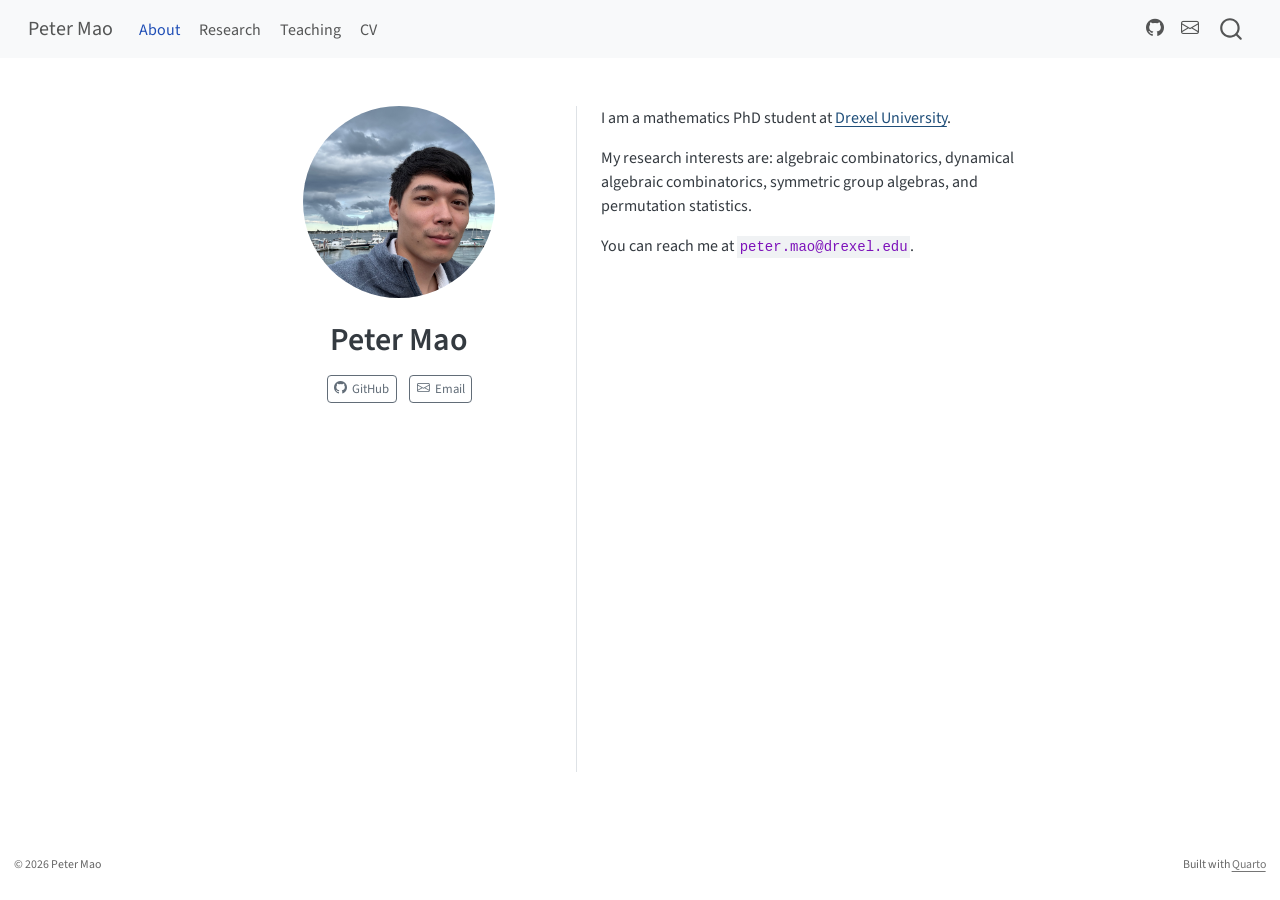
==== commit fa27595a: "Built site for gh-pages" ====
--- a/index.html
+++ b/index.html
@@ -2,17 +2,23 @@
 <html xmlns="http://www.w3.org/1999/xhtml" lang="en" xml:lang="en"><head>
 
 <meta charset="utf-8">
-<meta name="generator" content="quarto-1.8.27">
+<meta name="generator" content="quarto-1.11.9">
 
 <meta name="viewport" content="width=device-width, initial-scale=1.0, user-scalable=yes">
 
 
 <title>Peter Mao</title>
 <style>
-code{white-space: pre-wrap;}
+/* Default styles provided by pandoc.
+** See https://pandoc.org/MANUAL.html#variables-for-html for config info.
+*/
 span.smallcaps{font-variant: small-caps;}
-div.columns{display: flex; gap: min(4vw, 1.5em);}
-div.column{flex: auto; overflow-x: auto;}
+div.columns{display: flex; gap: 1.5em;}
+div.column{flex: auto;}
+@media screen {
+div.columns{gap: min(4vw, 1.5em);}
+div.column{overflow-x: auto;}
+}
 div.hanging-indent{margin-left: 1.5em; text-indent: -1.5em;}
 ul.task-list{list-style: none;}
 ul.task-list li input[type="checkbox"] {
@@ -32,14 +38,14 @@
 <meta name="quarto:offset" content="./">
 <script src="site_libs/quarto-html/quarto.js" type="module"></script>
 <script src="site_libs/quarto-html/tabsets/tabsets.js" type="module"></script>
-<script src="site_libs/quarto-html/axe/axe-check.js" type="module"></script>
+<script src="site_libs/quarto-html/scrollable-regions/scrollable-regions.js" type="module"></script>
 <script src="site_libs/quarto-html/popper.min.js"></script>
 <script src="site_libs/quarto-html/tippy.umd.min.js"></script>
 <link href="site_libs/quarto-html/tippy.css" rel="stylesheet">
-<link href="site_libs/quarto-html/quarto-syntax-highlighting-ed96de9b727972fe78a7b5d16c58bf87.css" rel="stylesheet" id="quarto-text-highlighting-styles">
+<link href="site_libs/quarto-html/quarto-syntax-highlighting-63b5708e65d6cd79cd7618c58d0c21e7.css" rel="stylesheet" id="quarto-text-highlighting-styles">
 <script src="site_libs/bootstrap/bootstrap.min.js"></script>
 <link href="site_libs/bootstrap/bootstrap-icons.css" rel="stylesheet">
-<link href="site_libs/bootstrap/bootstrap-7fe67fd2faeed23d292d7b338b89768a.min.css" rel="stylesheet" append-hash="true" id="quarto-bootstrap" data-mode="light">
+<link href="site_libs/bootstrap/bootstrap-13f93991ce54abe2bc059e67b2bcf8be.min.css" rel="stylesheet" append-hash="true" id="quarto-bootstrap" data-mode="light">
 <script id="quarto-search-options" type="application/json">{
   "location": "navbar",
   "copy-button": false,
@@ -72,19 +78,18 @@
 <link rel="stylesheet" href="styles.css">
 </head>
 
-<body class="nav-fixed fullcontent quarto-light">
+<body class="nav-fixed fullcontent quarto-light"><a id="quarto-skip-link" class="visually-hidden-focusable" href="#quarto-document-content">Skip to main content</a>
 
 <div id="quarto-search-results"></div>
   <header id="quarto-header" class="headroom fixed-top">
-    <nav class="navbar navbar-expand-lg " data-bs-theme="dark">
+    <nav class="navbar navbar-expand-lg " data-bs-theme="dark" aria-label="Site">
       <div class="navbar-container container-fluid">
       <div class="navbar-brand-container mx-auto">
     <a class="navbar-brand" href="./index.html">
     <span class="navbar-title">Peter Mao</span>
     </a>
   </div>
-            <div id="quarto-search" class="" title="Search"></div>
-          <button class="navbar-toggler" type="button" data-bs-toggle="collapse" data-bs-target="#navbarCollapse" aria-controls="navbarCollapse" role="menu" aria-expanded="false" aria-label="Toggle navigation" onclick="if (window.quartoToggleHeadroom) { window.quartoToggleHeadroom(); }">
+          <button class="navbar-toggler" type="button" data-bs-toggle="collapse" data-bs-target="#navbarCollapse" aria-controls="navbarCollapse" aria-expanded="false" aria-label="Toggle navigation" onclick="if (window.quartoToggleHeadroom) { window.quartoToggleHeadroom(); }">
   <span class="navbar-toggler-icon"></span>
 </button>
           <div class="collapse navbar-collapse" id="navbarCollapse">
@@ -121,6 +126,7 @@
           </div> <!-- /navcollapse -->
             <div class="quarto-navbar-tools">
 </div>
+            <div id="quarto-search" class="" title="Search"></div>
       </div> <!-- /container-fluid -->
     </nav>
 </header>
@@ -152,7 +158,7 @@
   </a>
 </div>
   </div>
-  <div class="about-contents"><main class="content" id="quarto-document-content">
+  <div class="about-contents"><main class="content" id="quarto-document-content" tabindex="-1">
 <p>I am a mathematics PhD student at <a href="https://drexel.edu/coas/academics/departments-centers/mathematics/">Drexel University</a>.</p>
 <p>My research interests are: algebraic combinatorics, dynamical algebraic combinatorics, symmetric group algebras, and permutation statistics.</p>
 <p>You can reach me at <code>peter.mao@drexel.edu</code>.</p>
@@ -232,7 +238,8 @@
           return filterRegex.test(href) || localhostRegex.test(href) || mailtoRegex.test(href);
       }
       // Inspect non-navigation links and adorn them if external
-     var links = window.document.querySelectorAll('a[href]:not(.nav-link):not(.navbar-brand):not(.toc-action):not(.sidebar-link):not(.sidebar-item-toggle):not(.pagination-link):not(.no-external):not([aria-hidden]):not(.dropdown-item):not(.quarto-navigation-tool):not(.about-link)');
+      window.quartoDecorateExternalLinks = function (root) {
+     var links = (root || window.document).querySelectorAll('a[href]:not(.nav-link):not(.navbar-brand):not(.toc-action):not(.sidebar-link):not(.sidebar-item-toggle):not(.pagination-link):not(.no-external):not([aria-hidden]):not(.dropdown-item):not(.quarto-navigation-tool):not(.about-link)');
       for (var i=0; i<links.length; i++) {
         const link = links[i];
         if (!isInternal(link.href)) {
@@ -241,8 +248,69 @@
           if (link.dataset.originalHref !== undefined) {
             link.href = link.dataset.originalHref;
           }
-        }
-      }
+          if (!link.classList.contains('no-external-icon')) {
+          }
+        }
+      }
+      };
+      window.quartoDecorateExternalLinks(window.document);
+    // Esc closes the popup (WCAG 1.4.13) and focus leaving both trigger and
+    // popup closes it (WCAG 2.4.11); tippy handles neither for interactive popups.
+    const hideOnEscAndFocusOut = {
+      name: 'hideOnEscAndFocusOut',
+      defaultValue: true,
+      fn(instance) {
+        const dismiss = () => {
+          // A show scheduled by the trigger delay would otherwise reopen it
+          instance.clearDelayTimeouts();
+          instance.hide();
+        };
+        const onKeyDown = (event) => {
+          if (event.key !== 'Escape') {
+            return;
+          }
+          // Keep Esc from also reaching page handlers (e.g. reveal.js overview),
+          // except an open reveal.js slide menu, which Esc should close too.
+          // The menu handles keys only when its keyboard option is on.
+          const menuHandlesEsc = window.Reveal?.getPlugin?.('menu')?.isOpen() &&
+            window.Reveal.getConfig().menu?.keyboard !== false;
+          if (!menuHandlesEsc) {
+            event.stopPropagation();
+          }
+          if (instance.popper.contains(window.document.activeElement)) {
+            // Disabled while refocusing so the focus trigger does not reopen it
+            instance.disable();
+            instance.reference.focus();
+            instance.enable();
+          }
+          dismiss();
+        };
+        const onFocusOut = (event) => {
+          const target = event.relatedTarget;
+          if (target && !instance.reference.contains(target) &&
+              !instance.popper.contains(target)) {
+            dismiss();
+          }
+        };
+        // On the trigger too: a click trigger (code-annotations: select) has no
+        // blur handling. Attached for the instance's lifetime so leaving the
+        // trigger also cancels a show still pending on the trigger delay.
+        instance.reference.addEventListener('focusout', onFocusOut);
+        return {
+          onShow() {
+            window.document.addEventListener('keydown', onKeyDown, true);
+            instance.popper.addEventListener('focusout', onFocusOut);
+          },
+          onHide() {
+            window.document.removeEventListener('keydown', onKeyDown, true);
+            instance.popper.removeEventListener('focusout', onFocusOut);
+          },
+          onDestroy() {
+            instance.reference.removeEventListener('focusout', onFocusOut);
+          },
+        };
+      },
+    };
     function tippyHover(el, contentFn, onTriggerFn, onUntriggerFn) {
       const config = {
         allowHTML: true,
@@ -256,6 +324,7 @@
         interactiveBorder: 10,
         theme: 'quarto',
         placement: 'bottom-start',
+        plugins: [hideOnEscAndFocusOut],
       };
       if (contentFn) {
         config.content = contentFn;
@@ -418,44 +487,54 @@
           const lineIds = lines.map((line) => {
             return targetCell + "-" + line;
           })
-          let top = null;
-          let height = null;
-          let parent = null;
+          // Each band is positioned against its own containing block, which is
+          // not the offsetParent of the lines, so place it from client rects.
+          const placeBand = (band, firstEl, lastEl, codeBlock) => {
+            const container = band.offsetParent;
+            if (container === null) {
+              return;
+            }
+            const containerRect = container.getBoundingClientRect();
+            // Reveal.js scales slides with a transform, so convert client
+            // pixels back to the CSS pixels of the container.
+            const scale = containerRect.height / container.offsetHeight || 1;
+            const firstRect = firstEl.getBoundingClientRect();
+            const lastRect = lastEl.getBoundingClientRect();
+            const top = (firstRect.top - containerRect.top) / scale - container.clientTop + container.scrollTop;
+            const height = (lastRect.bottom - firstRect.top) / scale;
+            band.style.top = top - 2 + "px";
+            band.style.height = height + 4 + "px";
+            if (codeBlock) {
+              // Without the copy button wrapper, the containing block is wider
+              // than the code block, so span the code block explicitly.
+              const blockRect = codeBlock.getBoundingClientRect();
+              band.style.left = (blockRect.left - containerRect.left) / scale - container.clientLeft + container.scrollLeft + "px";
+              band.style.width = blockRect.width / scale + "px";
+            }
+          };
           if (lineIds.length > 0) {
-              //compute the position of the single el (top and bottom and make a div)
-              const el = window.document.getElementById(lineIds[0]);
-              top = el.offsetTop;
-              height = el.offsetHeight;
-              parent = el.parentElement.parentElement;
-            if (lineIds.length > 1) {
-              const lastEl = window.document.getElementById(lineIds[lineIds.length - 1]);
-              const bottom = lastEl.offsetTop + lastEl.offsetHeight;
-              height = bottom - top;
-            }
-            if (top !== null && height !== null && parent !== null) {
-              // cook up a div (if necessary) and position it 
-              let div = window.document.getElementById("code-annotation-line-highlight");
-              if (div === null) {
-                div = window.document.createElement("div");
-                div.setAttribute("id", "code-annotation-line-highlight");
-                div.style.position = 'absolute';
-                parent.appendChild(div);
-              }
-              div.style.top = top - 2 + "px";
-              div.style.height = height + 4 + "px";
-              div.style.left = 0;
-              let gutterDiv = window.document.getElementById("code-annotation-line-highlight-gutter");
-              if (gutterDiv === null) {
-                gutterDiv = window.document.createElement("div");
-                gutterDiv.setAttribute("id", "code-annotation-line-highlight-gutter");
-                gutterDiv.style.position = 'absolute';
-                const codeCell = window.document.getElementById(targetCell);
-                const gutter = codeCell.querySelector('.code-annotation-gutter');
-                gutter.appendChild(gutterDiv);
-              }
-              gutterDiv.style.top = top - 2 + "px";
-              gutterDiv.style.height = height + 4 + "px";
-            }
+            const el = window.document.getElementById(lineIds[0]);
+            const lastEl = window.document.getElementById(lineIds[lineIds.length - 1]);
+            const parent = el.parentElement.parentElement;
+            // cook up a div (if necessary) and position it
+            let div = window.document.getElementById("code-annotation-line-highlight");
+            if (div === null) {
+              div = window.document.createElement("div");
+              div.setAttribute("id", "code-annotation-line-highlight");
+              div.style.position = 'absolute';
+              parent.appendChild(div);
+            }
+            placeBand(div, el, lastEl, parent.closest("div.sourceCode") || parent);
+            let gutterDiv = window.document.getElementById("code-annotation-line-highlight-gutter");
+            if (gutterDiv === null) {
+              gutterDiv = window.document.createElement("div");
+              gutterDiv.setAttribute("id", "code-annotation-line-highlight-gutter");
+              gutterDiv.style.position = 'absolute';
+              const codeCell = window.document.getElementById(targetCell);
+              const gutter = codeCell.querySelector('.code-annotation-gutter');
+              gutter.appendChild(gutterDiv);
+            }
+            placeBand(gutterDiv, el, lastEl);
             selectedAnnoteEl = annoteEl;
           }
         };
@@ -554,6 +633,9 @@
     }
   });
   </script>
+  <script type="application/javascript">
+  window.quartoScrollableRegionsLabels = {"code":"Scrollable code","output":"Scrollable output"};
+  </script>
 </div> <!-- /content -->
 <footer class="footer">
   <div class="nav-footer">
--- a/site_libs/quarto-html/quarto-syntax-highlighting-63b5708e65d6cd79cd7618c58d0c21e7.css
+++ b/site_libs/quarto-html/quarto-syntax-highlighting-63b5708e65d6cd79cd7618c58d0c21e7.css
@@ -0,0 +1,236 @@
+/* quarto syntax highlight colors */
+:root {
+  --quarto-hl-ot-color: #003B4F;
+  --quarto-hl-at-color: #657422;
+  --quarto-hl-ss-color: #20794D;
+  --quarto-hl-an-color: #5E5E5E;
+  --quarto-hl-fu-color: #4758AB;
+  --quarto-hl-st-color: #20794D;
+  --quarto-hl-cf-color: #003B4F;
+  --quarto-hl-op-color: #5E5E5E;
+  --quarto-hl-er-color: #AD0000;
+  --quarto-hl-bn-color: #AD0000;
+  --quarto-hl-al-color: #AD0000;
+  --quarto-hl-va-color: #111111;
+  --quarto-hl-bu-color: inherit;
+  --quarto-hl-ex-color: inherit;
+  --quarto-hl-pp-color: #AD0000;
+  --quarto-hl-in-color: #5E5E5E;
+  --quarto-hl-vs-color: #20794D;
+  --quarto-hl-wa-color: #5E5E5E;
+  --quarto-hl-do-color: #5E5E5E;
+  --quarto-hl-im-color: #00769E;
+  --quarto-hl-ch-color: #20794D;
+  --quarto-hl-dt-color: #AD0000;
+  --quarto-hl-fl-color: #AD0000;
+  --quarto-hl-co-color: #5E5E5E;
+  --quarto-hl-cv-color: #5E5E5E;
+  --quarto-hl-cn-color: #8f5902;
+  --quarto-hl-sc-color: #5E5E5E;
+  --quarto-hl-dv-color: #AD0000;
+  --quarto-hl-kw-color: #003B4F;
+}
+
+/* other quarto variables */
+:root {
+  --quarto-font-monospace: SFMono-Regular, Menlo, Monaco, Consolas, "Liberation Mono", "Courier New", monospace;
+}
+
+/* syntax highlight based on Pandoc's rules */
+pre > code.sourceCode > span {
+  color: #003B4F;
+}
+
+code.sourceCode > span {
+  color: #003B4F;
+}
+
+div.sourceCode,
+div.sourceCode pre.sourceCode {
+  color: #003B4F;
+}
+
+/* Normal */
+code span {
+  color: #003B4F;
+}
+
+/* Alert */
+code span.al {
+  color: #AD0000;
+  font-style: inherit;
+}
+
+/* Annotation */
+code span.an {
+  color: #5E5E5E;
+  font-style: inherit;
+}
+
+/* Attribute */
+code span.at {
+  color: #657422;
+  font-style: inherit;
+}
+
+/* BaseN */
+code span.bn {
+  color: #AD0000;
+  font-style: inherit;
+}
+
+/* BuiltIn */
+code span.bu {
+  font-style: inherit;
+}
+
+/* ControlFlow */
+code span.cf {
+  color: #003B4F;
+  font-weight: bold;
+  font-style: inherit;
+}
+
+/* Char */
+code span.ch {
+  color: #20794D;
+  font-style: inherit;
+}
+
+/* Constant */
+code span.cn {
+  color: #8f5902;
+  font-style: inherit;
+}
+
+/* Comment */
+code span.co {
+  color: #5E5E5E;
+  font-style: inherit;
+}
+
+/* CommentVar */
+code span.cv {
+  color: #5E5E5E;
+  font-style: italic;
+}
+
+/* Documentation */
+code span.do {
+  color: #5E5E5E;
+  font-style: italic;
+}
+
+/* DataType */
+code span.dt {
+  color: #AD0000;
+  font-style: inherit;
+}
+
+/* DecVal */
+code span.dv {
+  color: #AD0000;
+  font-style: inherit;
+}
+
+/* Error */
+code span.er {
+  color: #AD0000;
+  font-style: inherit;
+}
+
+/* Extension */
+code span.ex {
+  font-style: inherit;
+}
+
+/* Float */
+code span.fl {
+  color: #AD0000;
+  font-style: inherit;
+}
+
+/* Function */
+code span.fu {
+  color: #4758AB;
+  font-style: inherit;
+}
+
+/* Import */
+code span.im {
+  color: #00769E;
+  font-style: inherit;
+}
+
+/* Information */
+code span.in {
+  color: #5E5E5E;
+  font-style: inherit;
+}
+
+/* Keyword */
+code span.kw {
+  color: #003B4F;
+  font-weight: bold;
+  font-style: inherit;
+}
+
+/* Operator */
+code span.op {
+  color: #5E5E5E;
+  font-style: inherit;
+}
+
+/* Other */
+code span.ot {
+  color: #003B4F;
+  font-style: inherit;
+}
+
+/* Preprocessor */
+code span.pp {
+  color: #AD0000;
+  font-style: inherit;
+}
+
+/* SpecialChar */
+code span.sc {
+  color: #5E5E5E;
+  font-style: inherit;
+}
+
+/* SpecialString */
+code span.ss {
+  color: #20794D;
+  font-style: inherit;
+}
+
+/* String */
+code span.st {
+  color: #20794D;
+  font-style: inherit;
+}
+
+/* Variable */
+code span.va {
+  color: #111111;
+  font-style: inherit;
+}
+
+/* VerbatimString */
+code span.vs {
+  color: #20794D;
+  font-style: inherit;
+}
+
+/* Warning */
+code span.wa {
+  color: #5E5E5E;
+  font-style: italic;
+}
+
+.prevent-inlining {
+  content: "</";
+}
+
+/*# sourceMappingURL=054cc16b9e9817627be6994582d2ffb5.css.map */
